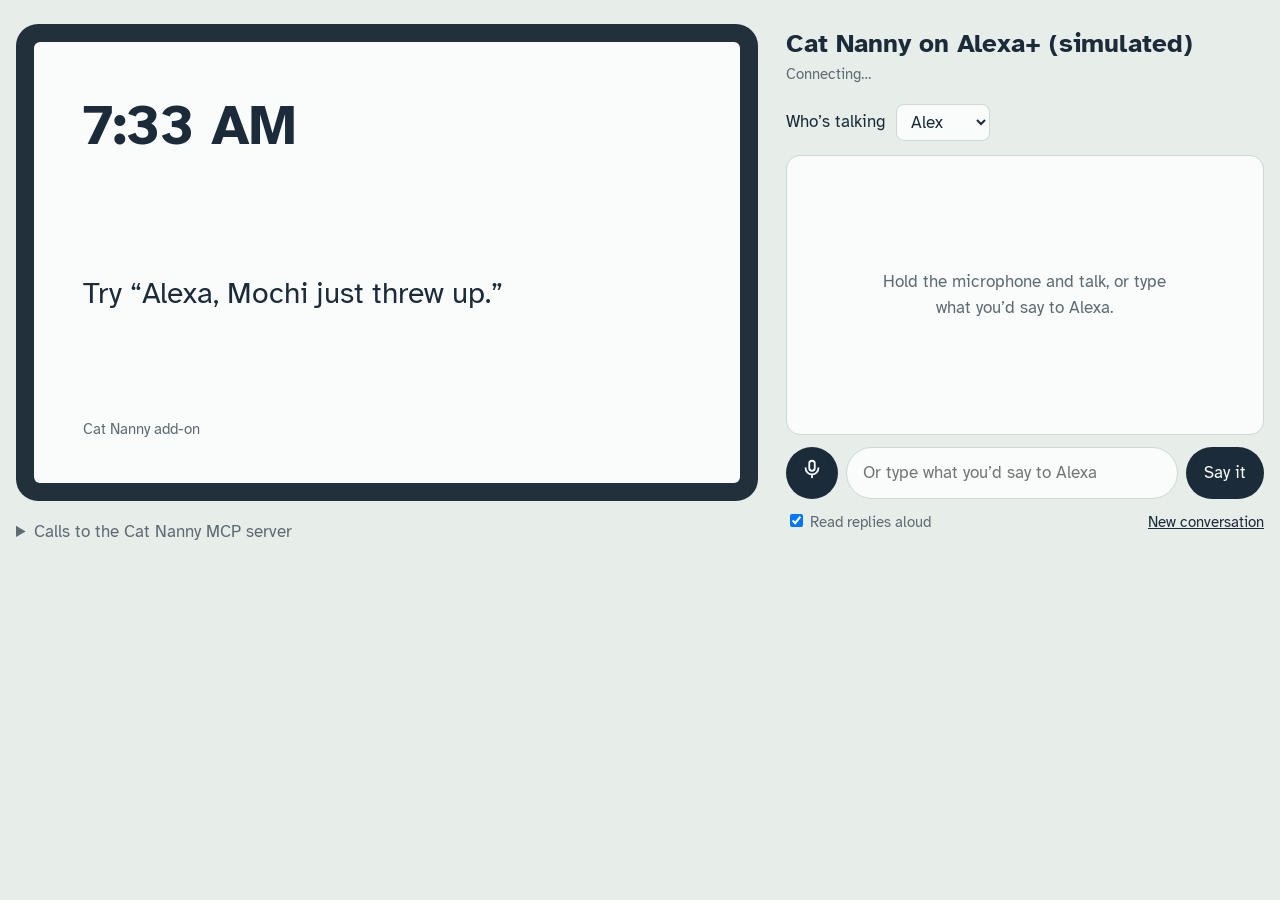
==== simulator/sim/static/index.html @ dfefbaef "Initial scaffold: MCP server, Alexa+ simulator, SAM infra" ====
<!doctype html>
<html lang="en">
<head>
<meta charset="utf-8">
<meta name="viewport" content="width=device-width, initial-scale=1">
<title>Cat Nanny on Alexa+ (simulated)</title>
<link rel="preconnect" href="https://fonts.googleapis.com">
<link rel="preconnect" href="https://fonts.gstatic.com" crossorigin>
<link href="https://fonts.googleapis.com/css2?family=Atkinson+Hyperlegible:wght@400;700&display=swap" rel="stylesheet">
<style>
  :root {
    --tile: #e7ede9;      /* page: pale kitchen tile */
    --surface: #fafcfb;
    --ink: #1c2b3a;
    --muted: #5e6b73;
    --line: #cfd8d3;
    --bezel: #22303c;
    --ring: #19b5d8;      /* the Alexa light bar: the one bold colour */
    --alert: #b4442c;
    --font: "Atkinson Hyperlegible", system-ui, sans-serif;
  }
  * { box-sizing: border-box; }
  body { margin: 0; background: var(--tile); color: var(--ink); font: 17px/1.5 var(--font); }
  .page { max-width: 1320px; margin: 0 auto; padding: 24px 16px 48px; display: grid; gap: 28px;
          grid-template-columns: minmax(0, 1.55fr) minmax(320px, 1fr); align-items: start; }
  @media (max-width: 900px) { .page { grid-template-columns: 1fr; } }

  /* device */
  .device { background: var(--bezel); border-radius: 22px; padding: 18px 18px 0; }
  .screen { position: relative; aspect-ratio: 16 / 10; background: var(--surface); border-radius: 6px; overflow: hidden; }
  .screen iframe { position: absolute; inset: 0; width: 100%; height: 100%; border: 0; background: var(--surface); }
  .idle { position: absolute; inset: 0; display: flex; flex-direction: column; justify-content: space-between; padding: 6% 7%; }
  .idle .clock { font-size: clamp(28px, 5vw, 56px); font-weight: 700; letter-spacing: -0.01em; }
  .idle .said { font-size: clamp(20px, 2.6vw, 30px); line-height: 1.3; max-width: 30ch; }
  .idle .hint { color: var(--muted); font-size: 15px; }
  .lightbar { height: 18px; display: flex; align-items: center; justify-content: center; }
  .lightbar span { width: 38%; height: 4px; border-radius: 2px; background: var(--ring); opacity: 0; transition: opacity .2s; }
  .device.listening .lightbar span, .device.speaking .lightbar span, .device.thinking .lightbar span { opacity: 1; }
  @media (prefers-reduced-motion: no-preference) {
    .device.listening .lightbar span { animation: breathe 1.2s ease-in-out infinite; }
    .device.thinking .lightbar span { animation: sweep .9s linear infinite; }
    @keyframes breathe { 50% { opacity: .35; } }
    @keyframes sweep { 0% { transform: scaleX(.2); } 50% { transform: scaleX(1); } 100% { transform: scaleX(.2); } }
  }
  .under { margin-top: 18px; }
  .under summary { cursor: pointer; color: var(--muted); }
  .calls { list-style: none; padding: 0; margin: 10px 0 0; display: grid; gap: 8px; }
  .calls li { background: var(--surface); border: 1px solid var(--line); border-radius: 8px; padding: 10px 12px; }
  .calls .name { font-weight: 700; }
  .calls .err { color: var(--alert); }
  .calls pre { margin: 6px 0 0; font: 12.5px/1.45 ui-monospace, SFMono-Regular, Menlo, monospace; white-space: pre-wrap;
               word-break: break-word; max-height: 220px; overflow: auto; color: var(--muted); }

  /* conversation */
  .side h1 { font-size: 26px; line-height: 1.2; margin: 4px 0 4px; }
  .mode { color: var(--muted); font-size: 15px; margin: 0 0 18px; }
  .who { display: flex; gap: 10px; align-items: center; margin-bottom: 14px; }
  select, input[type=text], button { font: inherit; color: inherit; }
  select { background: var(--surface); border: 1px solid var(--line); border-radius: 8px; padding: 6px 10px; }
  .log { background: var(--surface); border: 1px solid var(--line); border-radius: 14px; padding: 14px; min-height: 280px;
         max-height: 52vh; overflow: auto; display: flex; flex-direction: column; gap: 10px; }
  .log .empty { color: var(--muted); margin: auto; text-align: center; max-width: 28ch; }
  .msg { max-width: 88%; padding: 9px 13px; border-radius: 14px; }
  .msg.user { align-self: flex-end; background: var(--ink); color: var(--surface); border-bottom-right-radius: 4px; }
  .msg.alexa { align-self: flex-start; background: var(--tile); border-bottom-left-radius: 4px; }
  .msg .by { display: block; font-size: 13px; opacity: .75; }
  .msg.error { background: #f6e2dd; color: var(--alert); }
  .controls { display: grid; grid-template-columns: auto 1fr auto; gap: 8px; margin-top: 12px; }
  .mic { width: 52px; height: 52px; border-radius: 50%; border: 0; background: var(--ink); color: var(--surface); cursor: pointer; }
  .mic[aria-pressed=true] { background: var(--ring); color: var(--ink); }
  .mic svg { width: 22px; height: 22px; }
  input[type=text] { background: var(--surface); border: 1px solid var(--line); border-radius: 26px; padding: 0 16px; min-width: 0; }
  .say { border: 0; border-radius: 26px; padding: 0 18px; background: var(--ink); color: var(--surface); cursor: pointer; }
  .say:disabled, .mic:disabled { opacity: .5; cursor: progress; }
  .row { display: flex; justify-content: space-between; align-items: center; margin-top: 12px; color: var(--muted); font-size: 15px; gap: 12px; flex-wrap: wrap; }
  .link { background: none; border: 0; color: var(--ink); text-decoration: underline; cursor: pointer; padding: 0; }
  :focus-visible { outline: 3px solid var(--ring); outline-offset: 2px; }
  .sr { position: absolute; width: 1px; height: 1px; overflow: hidden; clip: rect(0 0 0 0); }
</style>
</head>
<body>
<div class="page">
  <section aria-label="Echo Show">
    <div class="device" id="device">
      <div class="screen" id="screen">
        <div class="idle" id="idle">
          <div class="clock" id="clock"></div>
          <div class="said" id="said">Try “Alexa, Mochi just threw up.”</div>
          <div class="hint">Cat Nanny add-on</div>
        </div>
      </div>
      <div class="lightbar" aria-hidden="true"><span></span></div>
    </div>
    <details class="under" id="under">
      <summary>Calls to the Cat Nanny MCP server</summary>
      <ul class="calls" id="calls"></ul>
    </details>
  </section>

  <section class="side" aria-label="Conversation">
    <h1>Cat Nanny on Alexa+ (simulated)</h1>
    <p class="mode" id="mode">Connecting…</p>
    <div class="who">
      <label for="speaker">Who’s talking</label>
      <select id="speaker"><option>Alex</option><option>Sam</option><option>Jordan</option></select>
    </div>
    <div class="log" id="log" aria-live="polite"><p class="empty">Hold the microphone and talk, or type what you’d say to Alexa.</p></div>
    <form class="controls" id="form">
      <button type="button" class="mic" id="mic" aria-pressed="false" aria-label="Talk">
        <svg viewBox="0 0 24 24" fill="none" stroke="currentColor" stroke-width="2" stroke-linecap="round" aria-hidden="true"><rect x="9" y="3" width="6" height="11" rx="3"/><path d="M5 11a7 7 0 0 0 14 0M12 18v3"/></svg>
      </button>
      <label class="sr" for="text">What you say</label>
      <input type="text" id="text" placeholder="Or type what you’d say to Alexa" autocomplete="off">
      <button class="say" id="say">Say it</button>
    </form>
    <div class="row">
      <label><input type="checkbox" id="speak" checked> Read replies aloud</label>
      <button class="link" id="reset" type="button">New conversation</button>
    </div>
  </section>
</div>

<script>
(function () {
  "use strict";
  var $ = function (id) { return document.getElementById(id); };
  var history = [];
  var currentResult = null;
  var frame = null;

  function setState(state) {
    $("device").className = "device" + (state ? " " + state : "");
  }
  function tick() {
    $("clock").textContent = new Date().toLocaleTimeString([], { hour: "numeric", minute: "2-digit" });
  }
  tick(); setInterval(tick, 15000);

  fetch("/api/config").then(function (r) { return r.json(); }).then(function (c) {
    $("mode").textContent = c.llm === "bedrock"
      ? "Understanding speech with Amazon Bedrock (" + c.model + "). Server: " + c.mcp_url
      : "Offline mode: only a few demo phrases are understood. Set BEDROCK_MODEL_ID to use a real model. Server: " + c.mcp_url;
  });

  function addMessage(role, text, by) {
    var log = $("log");
    var empty = log.querySelector(".empty"); if (empty) empty.remove();
    var p = document.createElement("p");
    p.className = "msg " + role;
    if (by) { var b = document.createElement("span"); b.className = "by"; b.textContent = by; p.appendChild(b); }
    p.appendChild(document.createTextNode(text));
    log.appendChild(p);
    log.scrollTop = log.scrollHeight;
  }

  function addCalls(steps) {
    var list = $("calls");
    steps.forEach(function (s) {
      var li = document.createElement("li");
      var name = document.createElement("div");
      name.className = "name" + (s.is_error ? " err" : "");
      name.textContent = s.tool + (s.is_error ? " (error)" : "");
      var args = document.createElement("pre"); args.textContent = "arguments " + JSON.stringify(s.arguments, null, 2);
      var res = document.createElement("pre"); res.textContent = "result " + JSON.stringify(s.result.structuredContent || s.result.content, null, 2);
      li.appendChild(name); li.appendChild(args); li.appendChild(res);
      list.insertBefore(li, list.firstChild);
    });
  }

  function speak(text) {
    if (!$("speak").checked || !("speechSynthesis" in window) || !text) { setState(""); return; }
    var u = new SpeechSynthesisUtterance(text);
    u.lang = "en-US";
    u.onend = function () { setState(""); };
    setState("speaking");
    speechSynthesis.cancel();
    speechSynthesis.speak(u);
  }

  function showIdle(text) {
    if (frame) { frame.remove(); frame = null; }
    $("idle").hidden = false;
    $("said").textContent = text;
  }

  /* MCP Apps host side: render the ui:// view and hand it the tool result. */
  function showView(ui) {
    if (frame) frame.remove();
    $("idle").hidden = true;
    currentResult = ui.tool_result;
    frame = document.createElement("iframe");
    frame.setAttribute("sandbox", "allow-scripts");
    frame.setAttribute("title", "Add-on screen");
    frame.srcdoc = ui.html;
    $("screen").appendChild(frame);
  }
  window.addEventListener("message", function (e) {
    if (!frame || e.source !== frame.contentWindow) return;
    var m = e.data || {};
    if (m.method === "ui/initialize") {
      frame.contentWindow.postMessage({ jsonrpc: "2.0", id: m.id, result: {
        protocolVersion: "2026-01-26",
        hostInfo: { name: "cat-nanny-alexa-simulator", version: "0.1.0" },
        hostCapabilities: {},
        hostContext: { theme: "light", displayMode: "inline", platform: "web", deviceClass: "large" }
      } }, "*");
    } else if (m.method === "ui/notifications/initialized") {
      frame.contentWindow.postMessage({ jsonrpc: "2.0", method: "ui/notifications/tool-result", params: currentResult }, "*");
    }
  });

  function busy(on) { $("say").disabled = on; $("mic").disabled = on; }

  function send(text) {
    text = (text || "").trim();
    if (!text) return;
    var speaker = $("speaker").value;
    addMessage("user", text, speaker);
    setState("thinking"); busy(true);
    fetch("/api/turn", { method: "POST", headers: { "Content-Type": "application/json" },
                         body: JSON.stringify({ text: text, speaker: speaker, history: history }) })
      .then(function (r) { if (!r.ok) throw new Error("The simulator returned " + r.status + ". Check that the MCP server is running."); return r.json(); })
      .then(function (data) {
        history = data.history;
        addMessage("alexa", data.reply, "Alexa");
        addCalls(data.steps);
        if (data.ui) showView(data.ui); else showIdle(data.reply);
        speak(data.reply);
      })
      .catch(function (err) { addMessage("alexa error", err.message, "Simulator"); setState(""); })
      .finally(function () { busy(false); });
  }

  $("form").addEventListener("submit", function (e) { e.preventDefault(); var t = $("text").value; $("text").value = ""; send(t); });
  $("reset").addEventListener("click", function () {
    history = []; $("log").innerHTML = '<p class="empty">New conversation. Alexa has forgotten what was said, but Cat Nanny still has the log.</p>';
    showIdle("Try “Alexa, Mochi just threw up.”");
  });

  /* Voice input (Chrome / Edge). Click to start, click again or pause to send. */
  var Rec = window.SpeechRecognition || window.webkitSpeechRecognition;
  if (!Rec) { $("mic").disabled = true; $("mic").title = "Voice input needs Chrome or Edge"; return; }
  var rec = new Rec(); rec.lang = "en-US"; rec.interimResults = true; rec.continuous = false;
  var heard = "";
  rec.onresult = function (e) {
    heard = Array.prototype.map.call(e.results, function (r) { return r[0].transcript; }).join(" ");
    $("text").value = heard;
  };
  rec.onend = function () {
    $("mic").setAttribute("aria-pressed", "false"); setState("");
    var t = heard.replace(/^\s*alexa[,\s]*/i, ""); heard = ""; $("text").value = "";
    send(t);
  };
  $("mic").addEventListener("click", function () {
    if ($("mic").getAttribute("aria-pressed") === "true") { rec.stop(); return; }
    speechSynthesis && speechSynthesis.cancel();
    heard = ""; $("mic").setAttribute("aria-pressed", "true"); setState("listening"); rec.start();
  });
})();
</script>
</body>
</html>
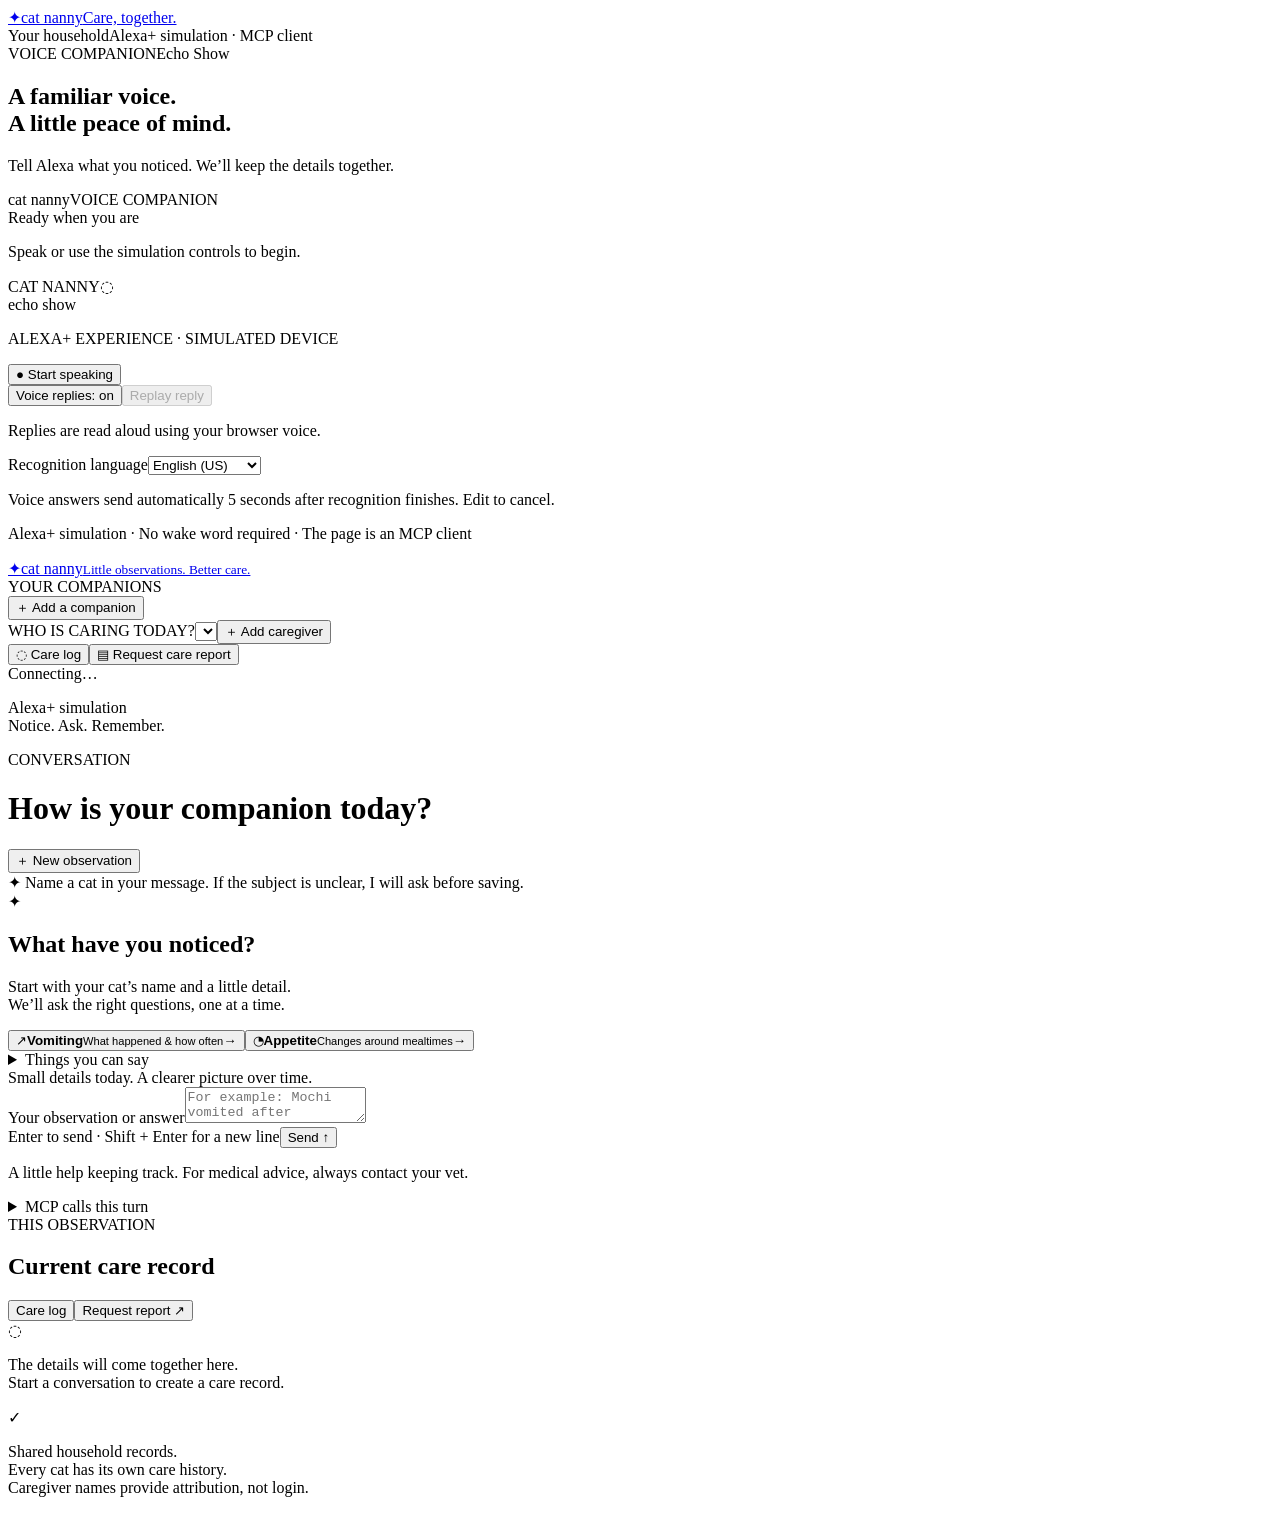
==== commit dc96181b: "Simulator: CatNannyFramework's web UI as an MCP client of the server Hackathon participants cannot r" ====
--- a/simulator/sim/static/index.html
+++ b/simulator/sim/static/index.html
@@ -1,262 +1,10 @@
 <!doctype html>
-<html lang="en">
-<head>
-<meta charset="utf-8">
-<meta name="viewport" content="width=device-width, initial-scale=1">
-<title>Cat Nanny on Alexa+ (simulated)</title>
-<link rel="preconnect" href="https://fonts.googleapis.com">
-<link rel="preconnect" href="https://fonts.gstatic.com" crossorigin>
-<link href="https://fonts.googleapis.com/css2?family=Atkinson+Hyperlegible:wght@400;700&display=swap" rel="stylesheet">
-<style>
-  :root {
-    --tile: #e7ede9;      /* page: pale kitchen tile */
-    --surface: #fafcfb;
-    --ink: #1c2b3a;
-    --muted: #5e6b73;
-    --line: #cfd8d3;
-    --bezel: #22303c;
-    --ring: #19b5d8;      /* the Alexa light bar: the one bold colour */
-    --alert: #b4442c;
-    --font: "Atkinson Hyperlegible", system-ui, sans-serif;
-  }
-  * { box-sizing: border-box; }
-  body { margin: 0; background: var(--tile); color: var(--ink); font: 17px/1.5 var(--font); }
-  .page { max-width: 1320px; margin: 0 auto; padding: 24px 16px 48px; display: grid; gap: 28px;
-          grid-template-columns: minmax(0, 1.55fr) minmax(320px, 1fr); align-items: start; }
-  @media (max-width: 900px) { .page { grid-template-columns: 1fr; } }
-
-  /* device */
-  .device { background: var(--bezel); border-radius: 22px; padding: 18px 18px 0; }
-  .screen { position: relative; aspect-ratio: 16 / 10; background: var(--surface); border-radius: 6px; overflow: hidden; }
-  .screen iframe { position: absolute; inset: 0; width: 100%; height: 100%; border: 0; background: var(--surface); }
-  .idle { position: absolute; inset: 0; display: flex; flex-direction: column; justify-content: space-between; padding: 6% 7%; }
-  .idle .clock { font-size: clamp(28px, 5vw, 56px); font-weight: 700; letter-spacing: -0.01em; }
-  .idle .said { font-size: clamp(20px, 2.6vw, 30px); line-height: 1.3; max-width: 30ch; }
-  .idle .hint { color: var(--muted); font-size: 15px; }
-  .lightbar { height: 18px; display: flex; align-items: center; justify-content: center; }
-  .lightbar span { width: 38%; height: 4px; border-radius: 2px; background: var(--ring); opacity: 0; transition: opacity .2s; }
-  .device.listening .lightbar span, .device.speaking .lightbar span, .device.thinking .lightbar span { opacity: 1; }
-  @media (prefers-reduced-motion: no-preference) {
-    .device.listening .lightbar span { animation: breathe 1.2s ease-in-out infinite; }
-    .device.thinking .lightbar span { animation: sweep .9s linear infinite; }
-    @keyframes breathe { 50% { opacity: .35; } }
-    @keyframes sweep { 0% { transform: scaleX(.2); } 50% { transform: scaleX(1); } 100% { transform: scaleX(.2); } }
-  }
-  .under { margin-top: 18px; }
-  .under summary { cursor: pointer; color: var(--muted); }
-  .calls { list-style: none; padding: 0; margin: 10px 0 0; display: grid; gap: 8px; }
-  .calls li { background: var(--surface); border: 1px solid var(--line); border-radius: 8px; padding: 10px 12px; }
-  .calls .name { font-weight: 700; }
-  .calls .err { color: var(--alert); }
-  .calls pre { margin: 6px 0 0; font: 12.5px/1.45 ui-monospace, SFMono-Regular, Menlo, monospace; white-space: pre-wrap;
-               word-break: break-word; max-height: 220px; overflow: auto; color: var(--muted); }
-
-  /* conversation */
-  .side h1 { font-size: 26px; line-height: 1.2; margin: 4px 0 4px; }
-  .mode { color: var(--muted); font-size: 15px; margin: 0 0 18px; }
-  .who { display: flex; gap: 10px; align-items: center; margin-bottom: 14px; }
-  select, input[type=text], button { font: inherit; color: inherit; }
-  select { background: var(--surface); border: 1px solid var(--line); border-radius: 8px; padding: 6px 10px; }
-  .log { background: var(--surface); border: 1px solid var(--line); border-radius: 14px; padding: 14px; min-height: 280px;
-         max-height: 52vh; overflow: auto; display: flex; flex-direction: column; gap: 10px; }
-  .log .empty { color: var(--muted); margin: auto; text-align: center; max-width: 28ch; }
-  .msg { max-width: 88%; padding: 9px 13px; border-radius: 14px; }
-  .msg.user { align-self: flex-end; background: var(--ink); color: var(--surface); border-bottom-right-radius: 4px; }
-  .msg.alexa { align-self: flex-start; background: var(--tile); border-bottom-left-radius: 4px; }
-  .msg .by { display: block; font-size: 13px; opacity: .75; }
-  .msg.error { background: #f6e2dd; color: var(--alert); }
-  .controls { display: grid; grid-template-columns: auto 1fr auto; gap: 8px; margin-top: 12px; }
-  .mic { width: 52px; height: 52px; border-radius: 50%; border: 0; background: var(--ink); color: var(--surface); cursor: pointer; }
-  .mic[aria-pressed=true] { background: var(--ring); color: var(--ink); }
-  .mic svg { width: 22px; height: 22px; }
-  input[type=text] { background: var(--surface); border: 1px solid var(--line); border-radius: 26px; padding: 0 16px; min-width: 0; }
-  .say { border: 0; border-radius: 26px; padding: 0 18px; background: var(--ink); color: var(--surface); cursor: pointer; }
-  .say:disabled, .mic:disabled { opacity: .5; cursor: progress; }
-  .row { display: flex; justify-content: space-between; align-items: center; margin-top: 12px; color: var(--muted); font-size: 15px; gap: 12px; flex-wrap: wrap; }
-  .link { background: none; border: 0; color: var(--ink); text-decoration: underline; cursor: pointer; padding: 0; }
-  :focus-visible { outline: 3px solid var(--ring); outline-offset: 2px; }
-  .sr { position: absolute; width: 1px; height: 1px; overflow: hidden; clip: rect(0 0 0 0); }
-</style>
-</head>
-<body>
-<div class="page">
-  <section aria-label="Echo Show">
-    <div class="device" id="device">
-      <div class="screen" id="screen">
-        <div class="idle" id="idle">
-          <div class="clock" id="clock"></div>
-          <div class="said" id="said">Try “Alexa, Mochi just threw up.”</div>
-          <div class="hint">Cat Nanny add-on</div>
-        </div>
-      </div>
-      <div class="lightbar" aria-hidden="true"><span></span></div>
-    </div>
-    <details class="under" id="under">
-      <summary>Calls to the Cat Nanny MCP server</summary>
-      <ul class="calls" id="calls"></ul>
-    </details>
-  </section>
-
-  <section class="side" aria-label="Conversation">
-    <h1>Cat Nanny on Alexa+ (simulated)</h1>
-    <p class="mode" id="mode">Connecting…</p>
-    <div class="who">
-      <label for="speaker">Who’s talking</label>
-      <select id="speaker"><option>Alex</option><option>Sam</option><option>Jordan</option></select>
-    </div>
-    <div class="log" id="log" aria-live="polite"><p class="empty">Hold the microphone and talk, or type what you’d say to Alexa.</p></div>
-    <form class="controls" id="form">
-      <button type="button" class="mic" id="mic" aria-pressed="false" aria-label="Talk">
-        <svg viewBox="0 0 24 24" fill="none" stroke="currentColor" stroke-width="2" stroke-linecap="round" aria-hidden="true"><rect x="9" y="3" width="6" height="11" rx="3"/><path d="M5 11a7 7 0 0 0 14 0M12 18v3"/></svg>
-      </button>
-      <label class="sr" for="text">What you say</label>
-      <input type="text" id="text" placeholder="Or type what you’d say to Alexa" autocomplete="off">
-      <button class="say" id="say">Say it</button>
-    </form>
-    <div class="row">
-      <label><input type="checkbox" id="speak" checked> Read replies aloud</label>
-      <button class="link" id="reset" type="button">New conversation</button>
-    </div>
-  </section>
-</div>
-
-<script>
-(function () {
-  "use strict";
-  var $ = function (id) { return document.getElementById(id); };
-  var history = [];
-  var currentResult = null;
-  var frame = null;
-
-  function setState(state) {
-    $("device").className = "device" + (state ? " " + state : "");
-  }
-  function tick() {
-    $("clock").textContent = new Date().toLocaleTimeString([], { hour: "numeric", minute: "2-digit" });
-  }
-  tick(); setInterval(tick, 15000);
-
-  fetch("/api/config").then(function (r) { return r.json(); }).then(function (c) {
-    $("mode").textContent = c.llm === "bedrock"
-      ? "Understanding speech with Amazon Bedrock (" + c.model + "). Server: " + c.mcp_url
-      : "Offline mode: only a few demo phrases are understood. Set BEDROCK_MODEL_ID to use a real model. Server: " + c.mcp_url;
-  });
-
-  function addMessage(role, text, by) {
-    var log = $("log");
-    var empty = log.querySelector(".empty"); if (empty) empty.remove();
-    var p = document.createElement("p");
-    p.className = "msg " + role;
-    if (by) { var b = document.createElement("span"); b.className = "by"; b.textContent = by; p.appendChild(b); }
-    p.appendChild(document.createTextNode(text));
-    log.appendChild(p);
-    log.scrollTop = log.scrollHeight;
-  }
-
-  function addCalls(steps) {
-    var list = $("calls");
-    steps.forEach(function (s) {
-      var li = document.createElement("li");
-      var name = document.createElement("div");
-      name.className = "name" + (s.is_error ? " err" : "");
-      name.textContent = s.tool + (s.is_error ? " (error)" : "");
-      var args = document.createElement("pre"); args.textContent = "arguments " + JSON.stringify(s.arguments, null, 2);
-      var res = document.createElement("pre"); res.textContent = "result " + JSON.stringify(s.result.structuredContent || s.result.content, null, 2);
-      li.appendChild(name); li.appendChild(args); li.appendChild(res);
-      list.insertBefore(li, list.firstChild);
-    });
-  }
-
-  function speak(text) {
-    if (!$("speak").checked || !("speechSynthesis" in window) || !text) { setState(""); return; }
-    var u = new SpeechSynthesisUtterance(text);
-    u.lang = "en-US";
-    u.onend = function () { setState(""); };
-    setState("speaking");
-    speechSynthesis.cancel();
-    speechSynthesis.speak(u);
-  }
-
-  function showIdle(text) {
-    if (frame) { frame.remove(); frame = null; }
-    $("idle").hidden = false;
-    $("said").textContent = text;
-  }
-
-  /* MCP Apps host side: render the ui:// view and hand it the tool result. */
-  function showView(ui) {
-    if (frame) frame.remove();
-    $("idle").hidden = true;
-    currentResult = ui.tool_result;
-    frame = document.createElement("iframe");
-    frame.setAttribute("sandbox", "allow-scripts");
-    frame.setAttribute("title", "Add-on screen");
-    frame.srcdoc = ui.html;
-    $("screen").appendChild(frame);
-  }
-  window.addEventListener("message", function (e) {
-    if (!frame || e.source !== frame.contentWindow) return;
-    var m = e.data || {};
-    if (m.method === "ui/initialize") {
-      frame.contentWindow.postMessage({ jsonrpc: "2.0", id: m.id, result: {
-        protocolVersion: "2026-01-26",
-        hostInfo: { name: "cat-nanny-alexa-simulator", version: "0.1.0" },
-        hostCapabilities: {},
-        hostContext: { theme: "light", displayMode: "inline", platform: "web", deviceClass: "large" }
-      } }, "*");
-    } else if (m.method === "ui/notifications/initialized") {
-      frame.contentWindow.postMessage({ jsonrpc: "2.0", method: "ui/notifications/tool-result", params: currentResult }, "*");
-    }
-  });
-
-  function busy(on) { $("say").disabled = on; $("mic").disabled = on; }
-
-  function send(text) {
-    text = (text || "").trim();
-    if (!text) return;
-    var speaker = $("speaker").value;
-    addMessage("user", text, speaker);
-    setState("thinking"); busy(true);
-    fetch("/api/turn", { method: "POST", headers: { "Content-Type": "application/json" },
-                         body: JSON.stringify({ text: text, speaker: speaker, history: history }) })
-      .then(function (r) { if (!r.ok) throw new Error("The simulator returned " + r.status + ". Check that the MCP server is running."); return r.json(); })
-      .then(function (data) {
-        history = data.history;
-        addMessage("alexa", data.reply, "Alexa");
-        addCalls(data.steps);
-        if (data.ui) showView(data.ui); else showIdle(data.reply);
-        speak(data.reply);
-      })
-      .catch(function (err) { addMessage("alexa error", err.message, "Simulator"); setState(""); })
-      .finally(function () { busy(false); });
-  }
-
-  $("form").addEventListener("submit", function (e) { e.preventDefault(); var t = $("text").value; $("text").value = ""; send(t); });
-  $("reset").addEventListener("click", function () {
-    history = []; $("log").innerHTML = '<p class="empty">New conversation. Alexa has forgotten what was said, but Cat Nanny still has the log.</p>';
-    showIdle("Try “Alexa, Mochi just threw up.”");
-  });
-
-  /* Voice input (Chrome / Edge). Click to start, click again or pause to send. */
-  var Rec = window.SpeechRecognition || window.webkitSpeechRecognition;
-  if (!Rec) { $("mic").disabled = true; $("mic").title = "Voice input needs Chrome or Edge"; return; }
-  var rec = new Rec(); rec.lang = "en-US"; rec.interimResults = true; rec.continuous = false;
-  var heard = "";
-  rec.onresult = function (e) {
-    heard = Array.prototype.map.call(e.results, function (r) { return r[0].transcript; }).join(" ");
-    $("text").value = heard;
-  };
-  rec.onend = function () {
-    $("mic").setAttribute("aria-pressed", "false"); setState("");
-    var t = heard.replace(/^\s*alexa[,\s]*/i, ""); heard = ""; $("text").value = "";
-    send(t);
-  };
-  $("mic").addEventListener("click", function () {
-    if ($("mic").getAttribute("aria-pressed") === "true") { rec.stop(); return; }
-    speechSynthesis && speechSynthesis.cancel();
-    heard = ""; $("mic").setAttribute("aria-pressed", "true"); setState("listening"); rec.start();
-  });
-})();
-</script>
-</body>
-</html>
+<html lang="en"><head><meta charset="utf-8"><meta name="viewport" content="width=device-width,initial-scale=1"><title>Cat Nanny · Alexa+ simulator</title><link rel="stylesheet" href="/static/app.css"><link rel="stylesheet" href="/static/product.css"><link rel="stylesheet" href="/static/sim.css"><script src="/static/chat.js" defer></script></head>
+<body><header class="product-header"><a class="product-logo" href="/"><span class="product-mark">✦</span>cat nanny<span class="product-tag">Care, together.</span></a><div class="product-header-right"><span class="household-label">Your household</span><span class="preview-badge">Alexa+ simulation · MCP client</span></div></header><div class="app-shell">
+<section class="device-stage" aria-label="Alexa experience simulator"><div class="stage-heading"><span class="eyebrow">VOICE COMPANION</span><span class="stage-badge">Echo Show</span></div><div class="device-intro"><h1>A familiar voice.<br>A little peace of mind.</h1><p>Tell Alexa what you noticed. We’ll keep the details together.</p></div><div class="echo-show-stand" aria-hidden="true"></div><div id="alexa-device" class="echo-show" data-state="ready"><div class="show-bezel"><div class="show-camera" aria-hidden="true"></div><div class="show-screen"><div class="show-topline"><span>cat nanny</span><span class="show-live-dot">VOICE COMPANION</span></div><div class="show-content"><div class="show-orb" aria-hidden="true"><span></span><span></span><span></span><span></span><span></span></div><span id="device-status" role="status">Ready when you are</span><p id="device-subtitle">Speak or use the simulation controls to begin.</p></div><div class="show-bottomline"><span>CAT NANNY</span><span aria-hidden="true">◌</span></div><div class="echo-ring" aria-hidden="true"></div><iframe id="show-app" class="show-app" title="Add-on screen" sandbox="allow-scripts" hidden></iframe></div></div><div class="show-speaker" aria-hidden="true"><span>echo show</span></div></div><p class="show-model-label">ALEXA+ EXPERIENCE · SIMULATED DEVICE</p><button id="voice-toggle" class="button voice-button" type="button" aria-pressed="false">● Start speaking</button><div class="audio-controls"><button id="audio-toggle" type="button" class="button audio-button" aria-pressed="true">Voice replies: on</button><button id="audio-replay" type="button" class="button audio-button" disabled>Replay reply</button></div><p id="audio-status" class="audio-status" role="status">Replies are read aloud using your browser voice.</p><label class="voice-language" for="voice-language">Recognition language<select id="voice-language"><option value="en-US">English (US)</option><option value="zh-CN">中文（普通话）</option></select></label><p id="voice-hint" class="voice-hint" role="status">Voice answers send automatically 5 seconds after recognition finishes. Edit to cancel.</p><button id="voice-cancel" type="button" class="button audio-button" hidden>Cancel auto-send</button><p class="device-disclaimer">Alexa+ simulation · No wake word required · The page is an MCP client</p></section><div class="simulation-workspace"><aside class="sidebar"><a class="brand" href="/"><span class="brand-icon">✦</span><span>cat nanny<small>Little observations. Better care.</small></span></a><div class="sidebar-section"><span class="eyebrow">YOUR COMPANIONS</span><div id="cat-list" class="cat-list"></div><button id="add-cat" class="text-button" type="button">＋ Add a companion</button></div><div class="caregiver-section"><label class="eyebrow" for="caregiver-select">WHO IS CARING TODAY?</label><select id="caregiver-select" aria-label="Current caregiver"></select><button id="add-caregiver" class="text-button" type="button">＋ Add caregiver</button></div><nav aria-label="Care navigation"><button id="history-open" class="nav-item" type="button">◌ <span>Care log</span></button><button id="report-open" class="nav-item" type="button">▤ <span>Request care report</span></button></nav><div class="sidebar-bottom"><div class="mode-pill" id="mode">Connecting…</div><p id="mode-detail">Alexa+ simulation<br>Notice. Ask. Remember.</p></div></aside>
+<main class="conversation"><header class="chat-header"><div><span class="eyebrow">CONVERSATION</span><h1 id="chat-title">How is your companion today?</h1></div><button class="button quiet" id="new-conversation" type="button">＋ New observation</button></header><div class="scope-note"><span>✦</span> <span id="subject-note">Name a cat in your message. If the subject is unclear, I will ask before saving.</span></div><section id="messages" class="messages" aria-label="Conversation" aria-live="polite"><div class="welcome" id="welcome"><div class="welcome-icon">✦</div><h2>What have you noticed?</h2><p>Start with your cat’s name and a little detail.<br>We’ll ask the right questions, one at a time.</p><div class="suggestions"><button type="button" data-example="Mochi vomited twice today."><span class="scenario-icon">↗</span><span><strong>Vomiting</strong><small>What happened &amp; how often</small></span><span class="scenario-arrow">→</span></button><button type="button" data-example="Mochi is not eating today."><span class="scenario-icon">◔</span><span><strong>Appetite</strong><small>Changes around mealtimes</small></span><span class="scenario-arrow">→</span></button></div><details class="language-help"><summary>Things you can say</summary><p>“Mochi threw up some food after breakfast.”<br>“No blood.” · “Not sure.”<br>“Actually that was Jeremy, not Mochi.”<br>“Show me Mochi’s summary for the vet.”<br>“Send me the photo link.”<br>Photos still need a phone or file upload.</p></details><span class="muted">Small details today. A clearer picture over time.</span></div></section><div class="composer-area"><div id="chat-error" class="notice error" role="alert" hidden></div><form id="chat-form" class="composer"><label class="sr-only" for="message-input">Your observation or answer</label><textarea id="message-input" rows="2" maxlength="4000" placeholder="For example: Mochi vomited after breakfast…" required></textarea><div class="composer-footer"><span id="composer-status">Enter to send · Shift + Enter for a new line</span><button class="button primary" id="send-message" type="submit">Send ↑</button></div></form><p class="footnote">A little help keeping track. For medical advice, always contact your vet.</p><details class="calls" id="calls-box"><summary>MCP calls this turn</summary><ul id="calls"></ul></details></div></main>
+<aside class="record-panel"><div class="panel-heading"><span class="eyebrow">THIS OBSERVATION</span><h2 id="record-heading">Current care record</h2><div class="mobile-only"><button id="history-mobile" class="text-button" type="button">Care log</button><button id="report-mobile" class="text-button" type="button">Request report ↗</button></div></div><div id="record-empty" class="empty-record"><span>◌</span><p>The details will come together here.<br>Start a conversation to create a care record.</p></div><div id="record" hidden><div class="record-title"><h3 id="event-type"></h3><span id="event-status" class="status-badge"></span></div><p id="event-time" class="muted"></p><p id="event-caregiver" class="muted"></p><dl id="event-details" class="detail-list"></dl><div class="photos-heading"><h3>Supporting photos</h3><button type="button" class="text-button" id="refresh-photos">Refresh</button></div><div id="photos" class="photo-grid"></div><p class="muted" id="photo-note">Photos stay with this observation.</p></div><div class="record-bottom"><span>✓</span><p>Shared household records.<br>Every cat has its own care history.<br>Caregiver names provide attribution, not login.</p></div></aside></div></div>
+<dialog id="report-dialog"><div class="dialog-header"><div><span class="eyebrow">ON REQUEST, FOR YOUR VET</span><h2 id="report-title">Care report · Last 7 days</h2></div><button type="button" id="report-close" class="button quiet">Close</button></div><label class="muted" for="report-days">Report period</label><select id="report-days"><option value="7">Last 7 days</option><option value="30">Last 30 days</option><option value="90">Last 90 days</option></select><div id="report-body"></div><div class="dialog-footer"><p class="muted">Generated only when requested. Nothing is emailed or sent automatically.</p><button type="button" id="report-html" class="button primary" disabled>Download report</button></div></dialog>
+<dialog id="history-dialog"><div class="dialog-header"><h2 id="history-title">Care log</h2><button type="button" id="history-close" class="button quiet">Close</button></div><div id="history-body"></div><button id="history-more" class="button quiet" type="button" hidden>Load more</button></dialog>
+<dialog id="profile-dialog"><form id="profile-form"><h2 id="profile-title">Add companion</h2><label for="profile-name">Name</label><input id="profile-name" maxlength="80" required autocomplete="off"><div id="profile-sex-row"><label for="profile-sex">Sex (optional)</label><select id="profile-sex"><option value="">Not specified</option><option value="female">Female</option><option value="male">Male</option></select></div><p id="profile-error" class="notice error" hidden role="alert"></p><div class="dialog-footer"><button type="button" id="profile-cancel" class="button quiet">Cancel</button><button id="profile-save" type="submit" class="button primary">Save profile</button></div></form></dialog>
+</body></html>
